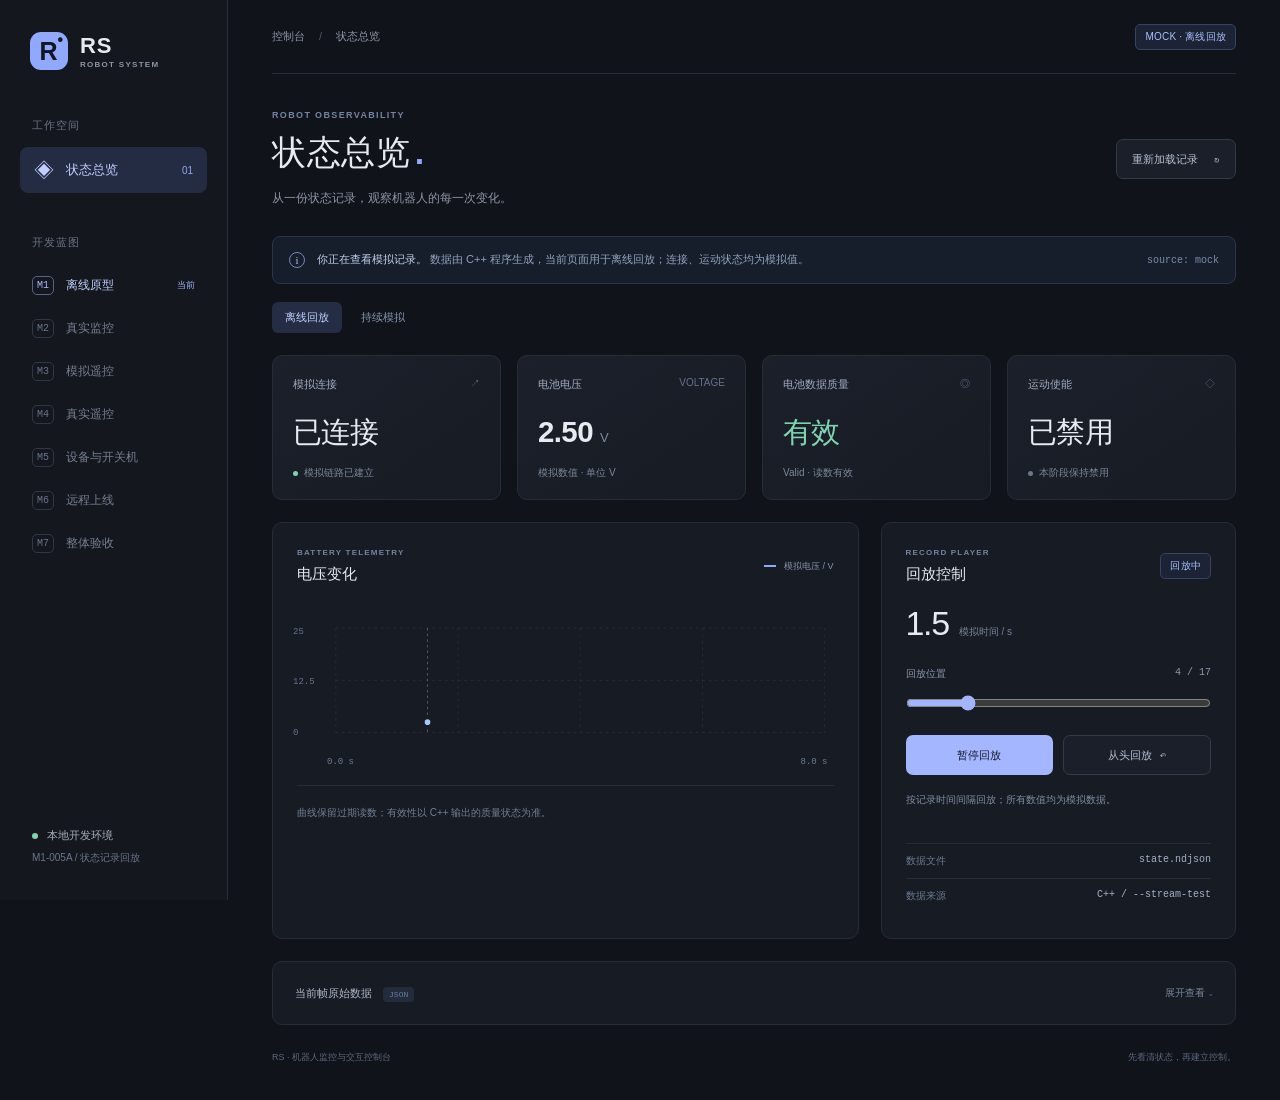
==== web/index.html @ 1ba367de "feat(web): add mock dashboard and state bridge" ====
<!doctype html>
<html lang="zh-CN">
<head>
    <meta charset="UTF-8">
    <meta name="viewport" content="width=device-width, initial-scale=1">
    <meta name="theme-color" content="#101319">
    <title>RS · 机器人状态总览</title>
    <link rel="icon" href="data:,">
    <link rel="stylesheet" href="./styles.css">
    <script src="./app.js" defer></script>
    <script src="./live.js" defer></script>
</head>
<body>
    <aside class="sidebar" aria-label="项目导航">
        <a class="brand" href="#dashboard" aria-label="RS 状态总览">
            <span class="brand-mark" aria-hidden="true">R<span>•</span></span>
            <span>RS<span class="brand-caption">ROBOT SYSTEM</span></span>
        </a>
        <p class="nav-caption">工作空间</p>
        <a class="nav-item" href="#dashboard" aria-current="page"><span aria-hidden="true">◈</span> 状态总览 <span class="nav-count">01</span></a>
        <div class="milestones">
            <p class="nav-caption">开发蓝图</p>
            <ol>
                <li class="current"><span>M1</span> 离线原型 <small>当前</small></li>
                <li><span>M2</span> 真实监控</li>
                <li><span>M3</span> 模拟遥控</li>
                <li><span>M4</span> 真实遥控</li>
                <li><span>M5</span> 设备与开关机</li>
                <li><span>M6</span> 远程上线</li>
                <li><span>M7</span> 整体验收</li>
            </ol>
        </div>
        <div class="sidebar-footer"><span class="small-dot"></span> 本地开发环境<br><small>M1-005A / 状态记录回放</small></div>
    </aside>

    <main id="dashboard">
        <div class="topbar"><span>控制台 <span class="slash">/</span> 状态总览</span><span id="mode-badge" class="badge badge-blue">MOCK · 离线回放</span></div>
        <header class="page-heading">
            <div><p class="eyebrow">ROBOT OBSERVABILITY</p><h1>状态总览<span class="heading-dot">.</span></h1><p class="subtitle">从一份状态记录，观察机器人的每一次变化。</p></div>
            <button id="reload" class="button button-secondary" type="button">重新加载记录 <span aria-hidden="true">↻</span></button>
        </header>

        <div class="notice"><span class="notice-icon" aria-hidden="true">i</span><p id="notice-copy"><strong>你正在查看模拟记录。</strong> 数据由 C++ 程序生成，当前页面用于离线回放；连接、运动状态均为模拟值。</p><span class="notice-source">source: mock</span></div>

        <nav class="mode-switch" aria-label="数据模式"><a href="./" id="replay-link">离线回放</a><a href="./?mode=live" id="live-link">持续模拟</a></nav>

        <section class="metric-grid" aria-label="机器人状态">
            <article class="metric-card"><div class="metric-label">模拟连接 <span aria-hidden="true">↗</span></div><div class="metric-value" id="connected">—</div><div class="metric-foot"><span class="indicator" id="connection-dot"></span><span id="connection-detail">等待记录</span></div></article>
            <article class="metric-card"><div class="metric-label">电池电压 <span>VOLTAGE</span></div><div class="metric-value"><span id="voltage">—</span><span class="unit">V</span></div><div class="metric-foot" id="voltage-detail">没有读数时保持未知</div></article>
            <article class="metric-card"><div class="metric-label">电池数据质量 <span aria-hidden="true">◎</span></div><div class="metric-value quality-value" id="quality" data-quality="Unknown">未知</div><div class="metric-foot" id="quality-detail">Unknown · 尚无数据</div></article>
            <article class="metric-card"><div class="metric-label">运动使能 <span aria-hidden="true">◇</span></div><div class="metric-value" id="motion">—</div><div class="metric-foot"><span class="indicator"></span><span>本阶段保持禁用</span></div></article>
        </section>

        <div class="detail-grid">
            <section class="panel chart-panel" aria-labelledby="chart-title">
                <div class="panel-heading"><div><p class="eyebrow">BATTERY TELEMETRY</p><h2 id="chart-title">电压变化</h2></div><span class="chart-legend"><span></span> 模拟电压 / V</span></div>
                <div class="chart-wrap">
                    <div class="chart-axis" aria-hidden="true"><span id="axis-max">25</span><span id="axis-mid">12.5</span><span>0</span></div>
                    <svg id="voltage-chart" viewBox="0 0 640 180" role="img" aria-labelledby="chart-title chart-description">
                        <desc id="chart-description">仅展示已经回放的电压读数。过期时保留旧数值。</desc>
                        <defs><linearGradient id="line-gradient" x1="0" y1="0" x2="1" y2="0"><stop offset="0%" stop-color="#7598ff"/><stop offset="100%" stop-color="#83d7d0"/></linearGradient></defs>
                        <g class="chart-grid"><path d="M 16 20 H 624 M 16 85 H 624 M 16 150 H 624"/><path d="M 16 20 V 150 M 168 20 V 150 M 320 20 V 150 M 472 20 V 150 M 624 20 V 150"/></g>
                        <path id="chart-line" class="chart-line" d=""/>
                        <line id="chart-cursor" x1="16" x2="16" y1="20" y2="150" class="chart-cursor"/>
                        <circle id="chart-dot" r="4.5" cx="16" cy="150" visibility="hidden"/>
                    </svg>
                    <span id="chart-empty" class="chart-empty">尚无电压读数</span>
                </div>
                <div class="chart-times"><span id="time-start">0.0 s</span><span id="time-end">—</span></div>
                <p class="panel-note">曲线保留过期读数；有效性以 C++ 输出的质量状态为准。</p>
            </section>

            <section class="panel playback-panel" aria-labelledby="playback-title">
                <div class="panel-heading"><div><p class="eyebrow">RECORD PLAYER</p><h2 id="playback-title">回放控制</h2></div><span id="playback-badge" class="badge">加载中</span></div>
                <div class="playback-time"><span id="sim-time">—</span><span>模拟时间 / s</span></div>
                <label class="timeline-label" for="timeline">回放位置 <span id="frame-count">— / —</span></label>
                <input id="timeline" type="range" min="0" max="0" value="0" step="1" disabled>
                <div class="playback-buttons"><button class="button button-primary" id="toggle" type="button" disabled>暂停回放</button><button class="button button-secondary" id="restart" type="button" disabled>从头回放 <span aria-hidden="true">↶</span></button></div>
                <p class="playback-status" id="status" role="status" aria-live="polite">正在读取模拟记录……</p>
                <div class="record-meta"><span>数据文件</span><code>state.ndjson</code></div><div class="record-meta"><span>数据来源</span><code>C++ / --stream-test</code></div>
            </section>
        </div>

        <details class="panel raw-panel">
            <summary><span>当前帧原始数据 <span class="raw-label">JSON</span></span><span class="summary-hint">展开查看 <span aria-hidden="true">⌄</span></span></summary>
            <pre id="raw-state">尚未读取记录。</pre>
        </details>
        <footer class="page-footer"><span>RS · 机器人监控与交互控制台</span><span>先看清状态，再建立控制。</span></footer>
        <noscript><p class="notice">请启用 JavaScript 以加载和回放状态记录。</p></noscript>
    </main>
</body>
</html>
---- web/styles.css ----
:root {
    color-scheme: dark;
    font-family: "Segoe UI", "Microsoft YaHei", sans-serif;
    color: #e7eaf1;
    background: #101319;
    font-synthesis: none;
    --muted: #8c95a7;
    --border: #272c37;
    --blue: #8ea8ff;
    --green: #7fd4b0;
    --amber: #e5bc76;
}
* { box-sizing: border-box; }
body { margin: 0; min-width: 320px; }
a { color: inherit; text-decoration: none; }
button, input { font: inherit; }
button, a, input, summary { -webkit-tap-highlight-color: transparent; }
button:focus-visible, a:focus-visible, input:focus-visible, summary:focus-visible { outline: 2px solid var(--blue); outline-offset: 4px; }
.sidebar { position: fixed; inset: 0 auto 0 0; width: 228px; background: #14171e; border-right: 1px solid var(--border); padding: 32px 20px; display: flex; flex-direction: column; }
.brand { display: flex; align-items: center; gap: 12px; font-size: 22px; font-weight: 650; letter-spacing: .04em; margin: 0 10px 48px; }
.brand-mark { width: 38px; height: 38px; border-radius: 11px; background: #91a8ff; color: #121723; font-size: 25px; display: grid; place-content: center; position: relative; }
.brand-mark > span { position: absolute; font-size: 16px; right: 4px; top: -1px; }
.brand-caption { display: block; font-size: 8px; letter-spacing: .16em; color: var(--muted); margin-top: 1px; }
.nav-caption { font-size: 11px; color: #697487; letter-spacing: .08em; margin: 0 12px 14px; }
.nav-item { display: flex; align-items: center; gap: 12px; color: #c1ceff; background: #242c44; padding: 13px 14px; border-radius: 8px; font-size: 13px; }
.nav-item > span:first-child { font-size: 20px; line-height: 1; }
.nav-count { font-size: 10px; margin-left: auto; color: #91a6ec; }
.milestones { margin-top: 42px; }
.milestones ol { list-style: none; padding: 0; margin: 0; }
.milestones li { display: flex; align-items: center; gap: 12px; padding: 12px; color: #747e90; font-size: 12px; }
.milestones li > span { font: 10px ui-monospace, Consolas, monospace; color: #68758e; border: 1px solid #303747; border-radius: 5px; padding: 3px 4px; }
.milestones li.current { color: #c1ceff; }
.milestones li.current > span { color: #a9baff; border-color: #54648c; }
.milestones small { font-size: 9px; margin-left: auto; color: #a4b8ff; }
.sidebar-footer { margin: auto 12px 0; padding-top: 28px; font-size: 11px; color: #a8b0bf; line-height: 2; }
.sidebar-footer small { font-size: 10px; color: #68758a; }
.small-dot { display: inline-block; width: 6px; height: 6px; background: var(--green); border-radius: 50%; margin-right: 6px; }
main { margin-left: 228px; padding: 0 44px; max-width: 1680px; }
.topbar { min-height: 74px; display: flex; justify-content: space-between; align-items: center; border-bottom: 1px solid var(--border); font-size: 11px; color: var(--muted); gap: 16px; }
.slash { color: #515b6d; padding: 0 11px; }
.badge { display: inline-flex; align-items: center; white-space: nowrap; border: 1px solid #343d50; border-radius: 5px; color: #a6b2c6; padding: 5px 9px; font-size: 10px; font-weight: 500; letter-spacing: .02em; }
.badge-blue { background: #1b2335; border-color: #354465; color: #aac0ff; }
.page-heading { display: flex; justify-content: space-between; align-items: center; gap: 20px; margin: 36px 0 28px; }
.eyebrow { font-size: 9px; color: #7384a1; letter-spacing: .15em; font-weight: 600; margin: 0 0 10px; }
h1 { font-size: clamp(26px, 3vw, 34px); font-weight: 600; letter-spacing: .02em; margin: 0; }
.heading-dot { color: var(--blue); margin-left: 4px; }
.subtitle { font-size: 12px; color: var(--muted); margin: 12px 0 0; line-height: 1.7; }
.button { display: inline-flex; align-items: center; justify-content: center; gap: 16px; border: 1px solid transparent; padding: 11px 15px; font-size: 11px; font-weight: 500; border-radius: 7px; cursor: pointer; white-space: nowrap; min-height: 40px; transition: background .15s, border-color .15s; }
.button-primary { background: #a4b6ff; color: #161c2b; }
.button-primary:hover:not(:disabled) { background: #bcc9ff; }
.button-secondary { background: #1a1f29; color: #b7c0d0; border-color: #333a49; }
.button-secondary:hover:not(:disabled) { background: #252d3d; border-color: #536080; }
button:disabled { opacity: .4; cursor: default; }
.notice { display: flex; align-items: center; gap: 12px; background: #171e2b; border: 1px solid #2a354c; padding: 13px 16px; border-radius: 8px; margin-bottom: 24px; }
.notice-icon { width: 16px; height: 16px; display: grid; place-items: center; border: 1px solid #7189ba; border-radius: 50%; font: 11px Georgia, serif; flex-shrink: 0; color: #a9c1ef; }
.notice p { font-size: 11px; color: #91a1bc; line-height: 1.8; margin: 0; }
.notice strong { font-weight: 500; color: #c0cee9; }
.notice-source { margin-left: auto; font: 10px ui-monospace, Consolas, monospace; color: #7b8caa; white-space: nowrap; }
.metric-grid { display: grid; grid-template-columns: repeat(4, minmax(0, 1fr)); gap: 16px; margin-bottom: 22px; }
.metric-card { min-width: 0; background: linear-gradient(145deg, #1b202a, #171b24); border: 1px solid var(--border); border-radius: 10px; padding: 21px 20px 18px; }
.metric-label { display: flex; justify-content: space-between; gap: 8px; font-size: 11px; color: #a1abbd; }
.metric-label > span { font-size: 10px; color: #657189; }
.metric-value { font-size: clamp(23px, 2.3vw, 31px); font-weight: 550; margin: 23px 0 16px; line-height: 1.15; letter-spacing: -.02em; font-variant-numeric: tabular-nums; }
.unit { font-size: 13px; color: #7c899f; padding-left: 7px; font-weight: 400; }
.metric-foot { display: flex; align-items: center; gap: 6px; font-size: 10px; color: #7a879c; min-height: 16px; line-height: 1.6; }
.indicator { display: inline-block; width: 5px; height: 5px; border-radius: 50%; background: #69768b; flex-shrink: 0; }
.indicator[data-connected="true"] { background: var(--green); }
[data-quality="Valid"] { color: var(--green); }
[data-quality="Stale"] { color: var(--amber); }
[data-quality="Fault"] { color: #ee9c9c; }
[data-quality="Unknown"], [data-quality="Unsupported"] { color: #a2acbd; }
.detail-grid { display: grid; grid-template-columns: minmax(0, 1.65fr) minmax(280px, 1fr); gap: 22px; }
.panel { border: 1px solid var(--border); border-radius: 10px; background: #171b23; min-width: 0; }
.chart-panel, .playback-panel { padding: 25px 24px; }
.panel-heading { display: flex; align-items: center; justify-content: space-between; gap: 14px; margin-bottom: 28px; }
h2 { font-size: 15px; font-weight: 550; margin: 0; }
.panel-heading .eyebrow { font-size: 8px; margin-bottom: 8px; }
.chart-legend { font-size: 9px; color: #8795ad; white-space: nowrap; }
.chart-legend > span { display: inline-block; height: 2px; width: 12px; background: var(--blue); vertical-align: middle; margin-right: 6px; }
.chart-wrap { position: relative; padding-left: 30px; margin: 16px -4px 0; }
#voltage-chart { width: 100%; height: auto; display: block; overflow: visible; }
.chart-axis { position: absolute; left: 0; top: 10%; bottom: 13%; display: flex; flex-direction: column; justify-content: space-between; font: 9px ui-monospace, Consolas, monospace; color: #65728b; }
.chart-grid { stroke: #2a313e; stroke-width: 1; fill: none; stroke-dasharray: 3 5; }
.chart-line { stroke: url(#line-gradient); stroke-width: 2.5; fill: none; stroke-linejoin: round; stroke-linecap: round; }
.chart-cursor { stroke: #8094bd; stroke-width: 1; stroke-dasharray: 3 4; opacity: .65; }
#chart-dot { fill: #a6c8ff; stroke: #171b23; stroke-width: 2; }
.chart-empty { position: absolute; inset: 0 0 0 30px; display: grid; place-items: center; font-size: 11px; color: #70809a; pointer-events: none; }
[hidden] { display: none !important; }
.chart-times { display: flex; justify-content: space-between; margin: 0 6px 0 30px; color: #6c7b95; font: 9px ui-monospace, Consolas, monospace; }
.panel-note { font-size: 10px; line-height: 1.8; color: #727f94; padding-top: 18px; margin: 18px 0 0; border-top: 1px solid #252d39; }
.playback-panel .panel-heading { margin-bottom: 20px; }
.playback-time { display: flex; align-items: baseline; gap: 10px; margin-bottom: 24px; }
.playback-time > span:first-child { font-size: 34px; letter-spacing: -.04em; font-variant-numeric: tabular-nums; }
.playback-time > span:last-child { font-size: 10px; color: #77859d; }
.timeline-label { display: flex; justify-content: space-between; color: #8b99b0; font-size: 10px; margin-bottom: 12px; }
.timeline-label > span { font-family: ui-monospace, Consolas, monospace; }
#timeline { width: 100%; margin: 0; accent-color: #a2b5ff; cursor: pointer; min-height: 20px; }
#timeline:disabled { cursor: default; }
.playback-buttons { display: flex; gap: 10px; margin-top: 18px; }
.playback-buttons > button { flex: 1; padding: 10px 8px; gap: 8px; }
.playback-status { color: #7e8da4; font-size: 10px; line-height: 1.8; min-height: 36px; margin: 16px 0; overflow-wrap: anywhere; }
.playback-status[data-error="true"] { color: #e9aaa2; }
.record-meta { display: flex; justify-content: space-between; gap: 10px; padding: 10px 0; border-top: 1px solid #262d39; font-size: 10px; color: #697991; }
.record-meta code { color: #a2b1c9; font-size: 10px; }
.raw-panel { margin-top: 22px; padding: 0 22px; }
.raw-panel summary { cursor: pointer; list-style: none; display: flex; justify-content: space-between; align-items: center; gap: 16px; min-height: 62px; font-size: 11px; color: #aeb8c9; }
.raw-panel summary::-webkit-details-marker { display: none; }
.raw-label { color: #687b9b; background: #222c3c; border-radius: 4px; padding: 3px 6px; font: 8px ui-monospace, Consolas, monospace; margin-left: 8px; }
.summary-hint { color: #76859e; font-size: 10px; white-space: nowrap; }
.raw-panel pre { font: 11px/1.8 ui-monospace, Consolas, monospace; color: #9bb8df; padding: 18px; background: #12161e; border: 1px solid #252e3d; border-radius: 6px; margin: 0 0 22px; overflow: auto; max-height: 360px; }
.page-footer { display: flex; justify-content: space-between; flex-wrap: wrap; gap: 12px; color: #59687f; font-size: 9px; padding: 26px 0; margin-bottom: 10px; }
@media (min-width: 1600px) { main { padding: 0 60px; } }
@media (max-width: 1200px) {
    .sidebar { width: 200px; padding: 28px 16px; }
    main { margin-left: 200px; padding: 0 28px; }
    .metric-grid { gap: 12px; }
    .metric-card { padding: 19px 15px; }
    .notice-source { display: none; }
    .detail-grid { grid-template-columns: minmax(0, 1fr) minmax(270px, .8fr); gap: 16px; }
    .chart-panel, .playback-panel { padding: 22px 18px; }
}
@media (max-width: 960px) {
    .sidebar { width: 176px; padding: 26px 12px; }
    .brand { margin-left: 6px; }
    main { margin-left: 176px; padding: 0 24px; }
    .metric-grid { grid-template-columns: repeat(2, minmax(0, 1fr)); }
    .metric-value { font-size: 29px; }
    .detail-grid { grid-template-columns: minmax(0, 1fr); }
    .chart-wrap { max-height: 230px; overflow: hidden; }
    #voltage-chart { max-height: 220px; }
}
@media (max-width: 640px) {
    .sidebar { position: static; width: 100%; height: 64px; padding: 0 18px; flex-direction: row; align-items: center; justify-content: space-between; border-right: 0; border-bottom: 1px solid var(--border); }
    .brand { margin: 0; font-size: 19px; gap: 9px; }
    .brand-mark { width: 30px; height: 30px; font-size: 20px; border-radius: 9px; }
    .brand-caption { font-size: 6px; }
    .sidebar > .nav-caption, .milestones, .sidebar-footer { display: none; }
    .nav-item { padding: 8px 11px; font-size: 11px; gap: 7px; }
    .nav-count { display: none; }
    main { margin-left: 0; padding: 0 18px; }
    .topbar { min-height: 56px; font-size: 10px; }
    .topbar .badge { font-size: 8px; padding: 5px 7px; }
    .page-heading { margin: 25px 0 22px; align-items: flex-start; }
    .eyebrow { font-size: 8px; }
    h1 { font-size: 28px; }
    .subtitle { font-size: 10px; max-width: 200px; }
    #reload { font-size: 10px; padding: 8px 10px; min-height: 36px; gap: 8px; margin-top: 22px; }
    .notice { gap: 10px; padding: 12px; }
    .notice p { font-size: 10px; }
    .metric-grid { gap: 10px; margin-bottom: 16px; }
    .metric-card { padding: 17px 14px; }
    .metric-label { font-size: 10px; }
    .metric-label > span { font-size: 8px; }
    .metric-value { font-size: 26px; margin: 20px 0 12px; }
    .metric-foot { font-size: 9px; }
    .chart-panel, .playback-panel { padding: 21px 18px; }
    .chart-legend { font-size: 8px; }
    .raw-panel { padding: 0 16px; margin-top: 16px; }
    .summary-hint { font-size: 9px; }
    .page-footer { padding: 22px 0; font-size: 8px; }
}
@media (prefers-reduced-motion: reduce) { .button { transition: none; } }

.mode-switch { display: flex; gap: 6px; margin: -6px 0 22px; }
.mode-switch a { font-size: 11px; padding: 8px 13px; border-radius: 6px; color: #8393ad; }
.mode-switch a[aria-current="page"] { color: #c0ceff; background: #242d43; }
.mode-switch a:hover { background: #222b3d; }
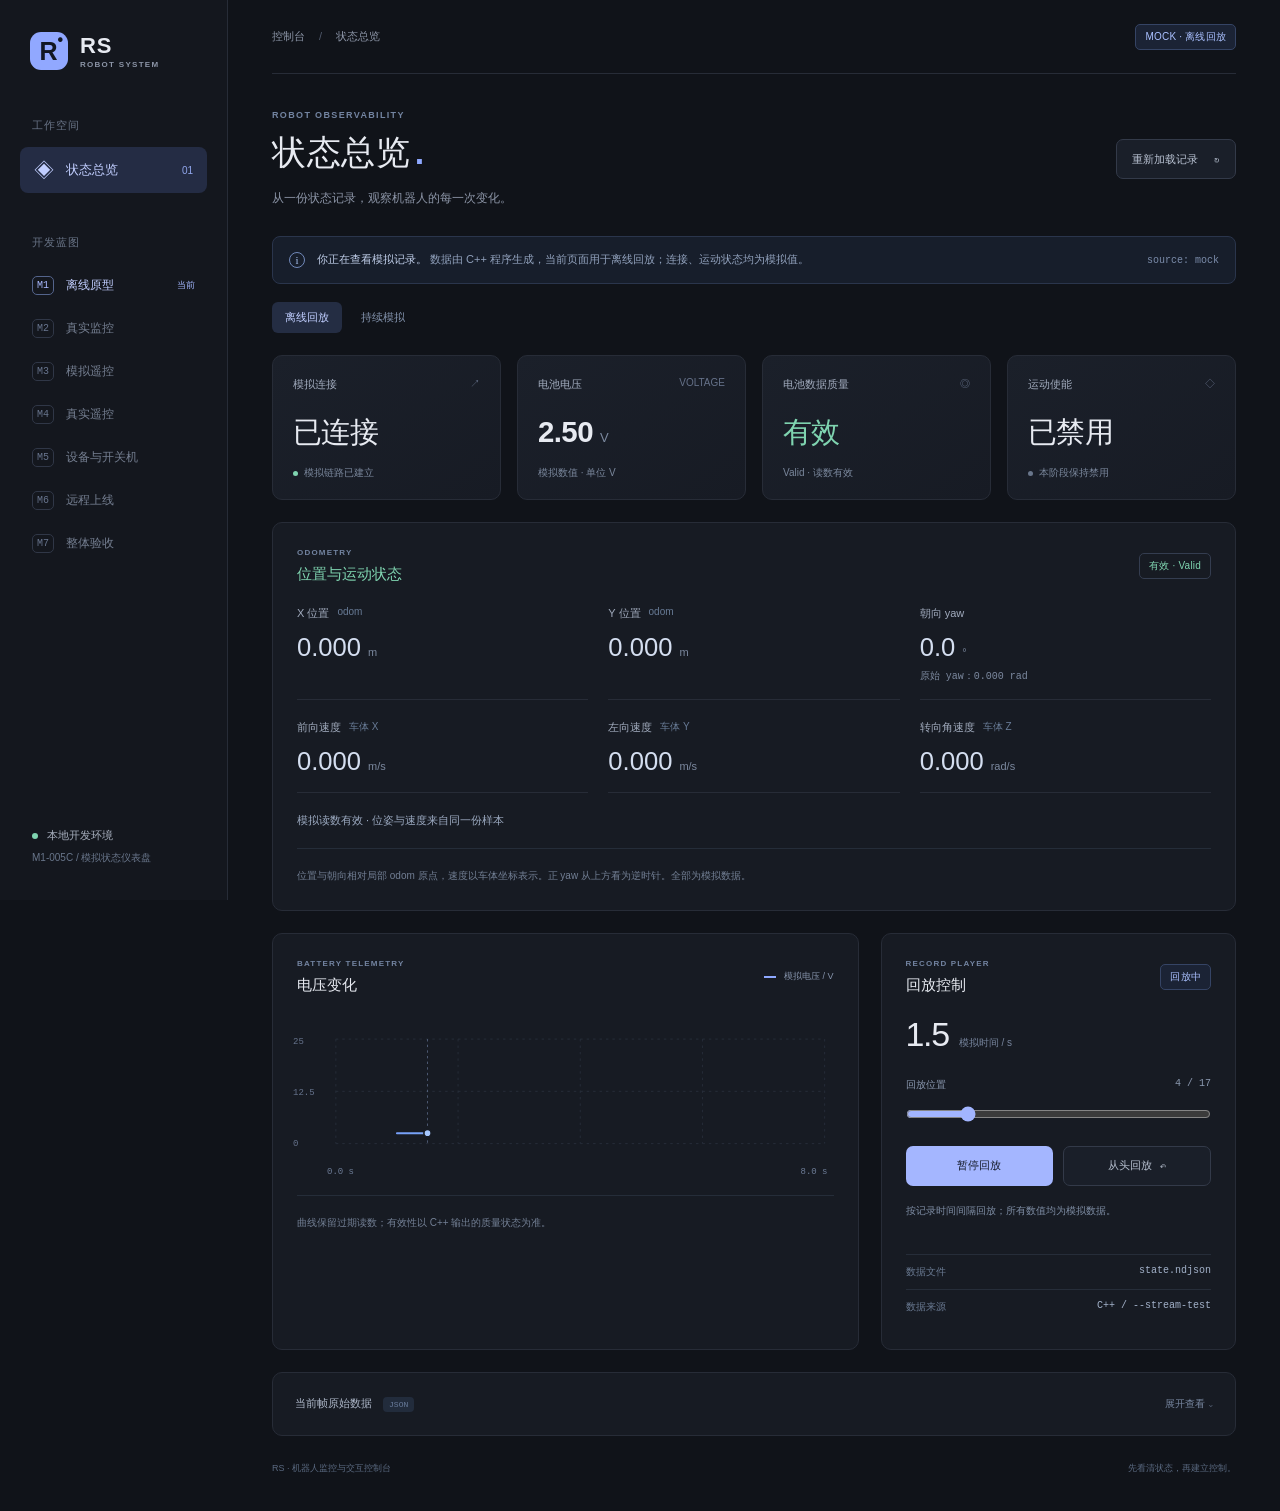
==== commit af360ea5: "feat: add odometry state and dashboard integration" ====
--- a/web/index.html
+++ b/web/index.html
@@ -30,7 +30,7 @@
                 <li><span>M7</span> 整体验收</li>
             </ol>
         </div>
-        <div class="sidebar-footer"><span class="small-dot"></span> 本地开发环境<br><small>M1-005A / 状态记录回放</small></div>
+        <div class="sidebar-footer"><span class="small-dot"></span> 本地开发环境<br><small>M1-005C / 模拟状态仪表盘</small></div>
     </aside>
 
     <main id="dashboard">
@@ -51,6 +51,20 @@
             <article class="metric-card"><div class="metric-label">运动使能 <span aria-hidden="true">◇</span></div><div class="metric-value" id="motion">—</div><div class="metric-foot"><span class="indicator"></span><span>本阶段保持禁用</span></div></article>
         </section>
 
+        <section class="panel odometry-panel" id="odometry-panel" data-quality="Unknown" aria-labelledby="odometry-title">
+            <div class="panel-heading"><div><p class="eyebrow">ODOMETRY</p><h2 id="odometry-title">位置与运动状态</h2></div><span class="badge" id="odom-quality" data-quality="Unknown">未知 · Unknown</span></div>
+            <div class="odometry-grid">
+                <div class="odometry-metric"><h3>X 位置 <span>odom</span></h3><div class="odometry-value"><span id="odom-x">—</span><small>m</small></div></div>
+                <div class="odometry-metric"><h3>Y 位置 <span>odom</span></h3><div class="odometry-value"><span id="odom-y">—</span><small>m</small></div></div>
+                <div class="odometry-metric"><h3>朝向 yaw</h3><div class="odometry-value"><span id="odom-yaw">—</span><small>°</small></div><p id="odom-yaw-raw">原始 yaw：— rad</p></div>
+                <div class="odometry-metric"><h3>前向速度 <span>车体 X</span></h3><div class="odometry-value"><span id="odom-vx">—</span><small>m/s</small></div></div>
+                <div class="odometry-metric"><h3>左向速度 <span>车体 Y</span></h3><div class="odometry-value"><span id="odom-vy">—</span><small>m/s</small></div></div>
+                <div class="odometry-metric"><h3>转向角速度 <span>车体 Z</span></h3><div class="odometry-value"><span id="odom-wz">—</span><small>rad/s</small></div></div>
+            </div>
+            <p class="odometry-status" id="odom-detail" role="status">尚未收到里程计读数</p>
+            <p class="panel-note">位置与朝向相对局部 odom 原点，速度以车体坐标表示。正 yaw 从上方看为逆时针。全部为模拟数据。</p>
+        </section>
+
         <div class="detail-grid">
             <section class="panel chart-panel" aria-labelledby="chart-title">
                 <div class="panel-heading"><div><p class="eyebrow">BATTERY TELEMETRY</p><h2 id="chart-title">电压变化</h2></div><span class="chart-legend"><span></span> 模拟电压 / V</span></div>
@@ -58,7 +72,7 @@
                     <div class="chart-axis" aria-hidden="true"><span id="axis-max">25</span><span id="axis-mid">12.5</span><span>0</span></div>
                     <svg id="voltage-chart" viewBox="0 0 640 180" role="img" aria-labelledby="chart-title chart-description">
                         <desc id="chart-description">仅展示已经回放的电压读数。过期时保留旧数值。</desc>
-                        <defs><linearGradient id="line-gradient" x1="0" y1="0" x2="1" y2="0"><stop offset="0%" stop-color="#7598ff"/><stop offset="100%" stop-color="#83d7d0"/></linearGradient></defs>
+                        <defs><linearGradient id="line-gradient" gradientUnits="userSpaceOnUse" x1="16" y1="0" x2="624" y2="0"><stop offset="0%" stop-color="#7598ff"/><stop offset="100%" stop-color="#83d7d0"/></linearGradient></defs>
                         <g class="chart-grid"><path d="M 16 20 H 624 M 16 85 H 624 M 16 150 H 624"/><path d="M 16 20 V 150 M 168 20 V 150 M 320 20 V 150 M 472 20 V 150 M 624 20 V 150"/></g>
                         <path id="chart-line" class="chart-line" d=""/>
                         <line id="chart-cursor" x1="16" x2="16" y1="20" y2="150" class="chart-cursor"/>
--- a/web/styles.css
+++ b/web/styles.css
@@ -165,3 +165,27 @@
 .mode-switch a { font-size: 11px; padding: 8px 13px; border-radius: 6px; color: #8393ad; }
 .mode-switch a[aria-current="page"] { color: #c0ceff; background: #242d43; }
 .mode-switch a:hover { background: #222b3d; }
+
+/* 里程计卡片与电池独立显示质量。 */
+.odometry-panel { margin-bottom: 22px; padding: 25px 24px; }
+.odometry-panel .panel-heading { margin-bottom: 22px; }
+.odometry-grid { display: grid; grid-template-columns: repeat(3, minmax(0, 1fr)); gap: 20px; }
+.odometry-metric { min-width: 0; padding: 0 0 16px; border-bottom: 1px solid var(--border); }
+.odometry-metric h3 { display: flex; flex-wrap: wrap; gap: 8px; margin: 0; color: #a1abbd; font-size: 11px; font-weight: 400; }
+.odometry-metric h3 span { color: #687b96; font-size: 10px; }
+.odometry-value { display: flex; align-items: baseline; flex-wrap: wrap; gap: 7px; color: #d4def0; font-size: clamp(20px, 2vw, 28px); margin-top: 12px; font-variant-numeric: tabular-nums; }
+.odometry-value > span { min-width: 0; overflow-wrap: anywhere; }
+.odometry-value small { color: #7c899f; font-size: 11px; font-weight: 400; }
+.odometry-metric p { margin: 7px 0 0; color: #7c899f; font: 10px ui-monospace, Consolas, monospace; overflow-wrap: anywhere; }
+.odometry-status { color: #9caac1; font-size: 11px; line-height: 1.7; margin: 18px 0 0; }
+.odometry-panel[data-quality="Stale"] .odometry-value,
+.odometry-panel[data-quality="Stale"] .odometry-status { color: var(--amber); }
+.odometry-panel[data-quality="Fault"] .odometry-value { color: #ee9c9c; }
+@media (max-width: 700px) {
+    .odometry-grid { grid-template-columns: repeat(2, minmax(0, 1fr)); gap: 18px 14px; }
+    .odometry-panel { padding: 22px 18px; }
+}
+@media (max-width: 360px) {
+    .odometry-grid { grid-template-columns: minmax(0, 1fr); }
+    .odometry-panel .panel-heading { align-items: flex-start; flex-wrap: wrap; }
+}
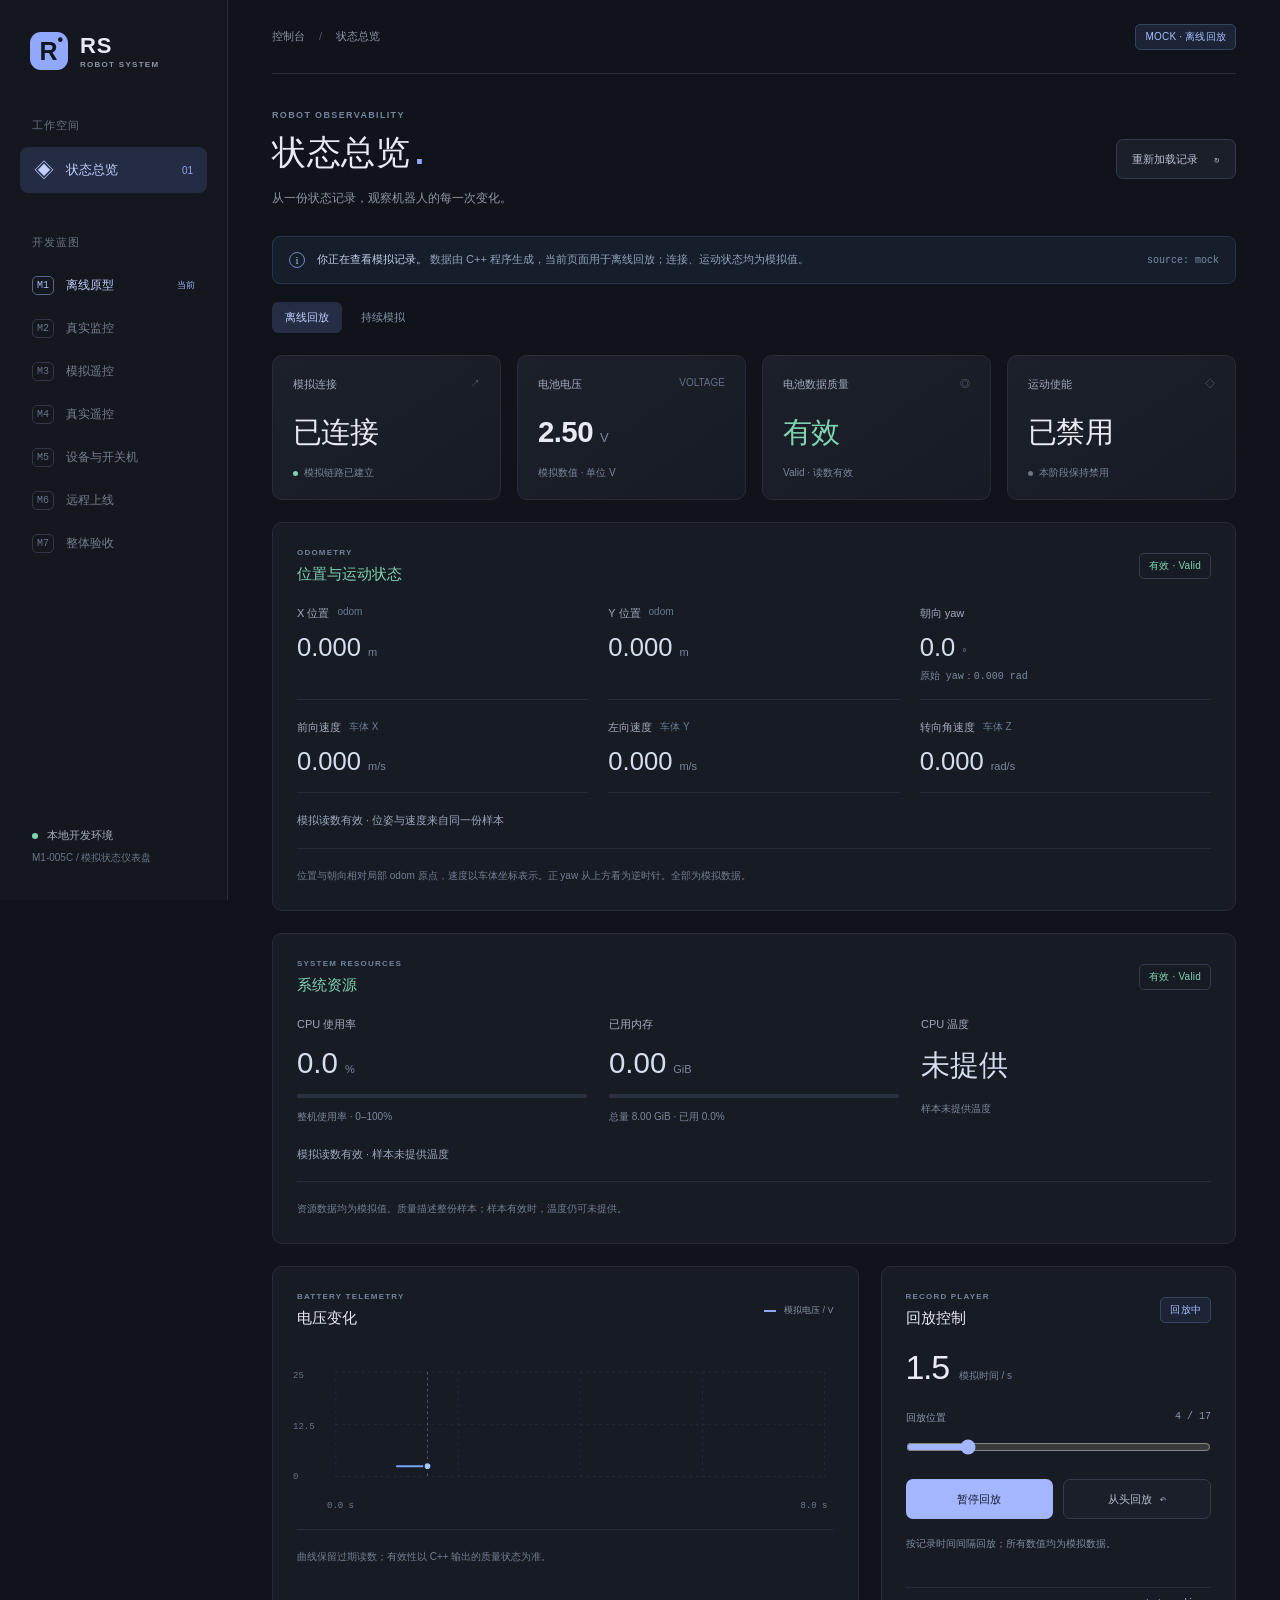
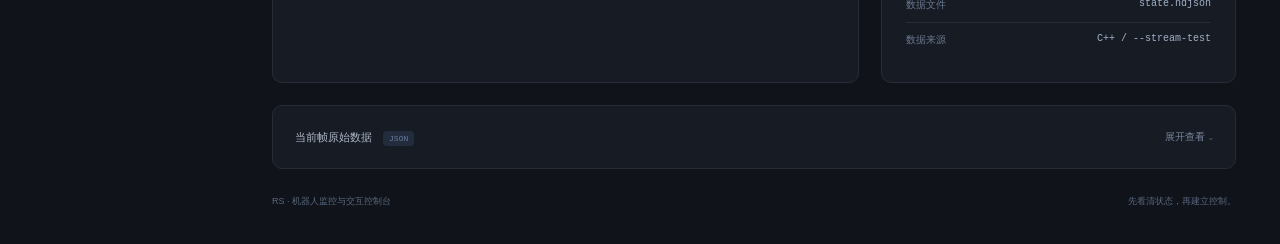
==== commit 224c8bb8: "feat: add system resource state and dashboard" ====
--- a/web/index.html
+++ b/web/index.html
@@ -65,6 +65,32 @@
             <p class="panel-note">位置与朝向相对局部 odom 原点，速度以车体坐标表示。正 yaw 从上方看为逆时针。全部为模拟数据。</p>
         </section>
 
+
+        <section class="panel resources-panel" id="resources-panel" data-quality="Unknown" aria-labelledby="resources-title">
+            <div class="panel-heading"><div><p class="eyebrow">SYSTEM RESOURCES</p><h2 id="resources-title">系统资源</h2></div><span class="badge" id="resources-quality" data-quality="Unknown">未知 · Unknown</span></div>
+            <div class="resources-grid">
+                <div class="resource-metric">
+                    <h3>CPU 使用率</h3>
+                    <div class="resource-value"><span id="cpu-usage">—</span><small>%</small></div>
+                    <div class="resource-meter" aria-hidden="true"><span id="cpu-meter"></span></div>
+                    <p>整机使用率 · 0–100%</p>
+                </div>
+                <div class="resource-metric">
+                    <h3>已用内存</h3>
+                    <div class="resource-value"><span id="memory-used">—</span><small id="memory-unit">GiB</small></div>
+                    <div class="resource-meter" aria-hidden="true"><span id="memory-meter"></span></div>
+                    <p id="memory-detail">总量 — · 已用 —</p>
+                </div>
+                <div class="resource-metric">
+                    <h3>CPU 温度</h3>
+                    <div class="resource-value"><span id="cpu-temperature">—</span><small id="temperature-unit">°C</small></div>
+                    <p id="temperature-detail">尚未收到资源样本</p>
+                </div>
+            </div>
+            <p class="resources-status" id="resources-detail" role="status">尚未收到资源读数</p>
+            <p class="panel-note">资源数据均为模拟值。质量描述整份样本；样本有效时，温度仍可未提供。</p>
+        </section>
+
         <div class="detail-grid">
             <section class="panel chart-panel" aria-labelledby="chart-title">
                 <div class="panel-heading"><div><p class="eyebrow">BATTERY TELEMETRY</p><h2 id="chart-title">电压变化</h2></div><span class="chart-legend"><span></span> 模拟电压 / V</span></div>
--- a/web/styles.css
+++ b/web/styles.css
@@ -189,3 +189,30 @@
     .odometry-grid { grid-template-columns: minmax(0, 1fr); }
     .odometry-panel .panel-heading { align-items: flex-start; flex-wrap: wrap; }
 }
+
+/* 系统资源独立保留质量；内存单位按容量显示。 */
+.resources-panel { margin-bottom: 22px; padding: 25px 24px; }
+.resources-panel .panel-heading { margin-bottom: 22px; }
+.resources-grid { display: grid; grid-template-columns: repeat(3, minmax(0, 1fr)); gap: 22px; }
+.resource-metric { min-width: 0; }
+.resource-metric h3 { margin: 0; font-size: 11px; font-weight: 400; color: #a1abbd; }
+.resource-value { display: flex; align-items: baseline; flex-wrap: wrap; gap: 7px; margin: 14px 0; color: #d4def0; font-size: clamp(23px, 2.3vw, 31px); font-variant-numeric: tabular-nums; }
+.resource-value > span { min-width: 0; overflow-wrap: anywhere; }
+.resource-value small { font-size: 11px; color: #7c899f; font-weight: 400; }
+.resource-metric p { margin: 10px 0 0; font-size: 10px; line-height: 1.7; color: #7c899f; overflow-wrap: anywhere; }
+.resource-meter { height: 4px; border-radius: 3px; background: #293141; overflow: hidden; }
+.resource-meter > span { display: block; width: 0; height: 100%; background: linear-gradient(90deg, #91a8ff, #7fd4b0); border-radius: inherit; }
+.resources-status { margin: 20px 0 0; color: #9caac1; font-size: 11px; line-height: 1.7; }
+.resources-panel[data-quality="Stale"] .resource-value,
+.resources-panel[data-quality="Stale"] .resources-status { color: var(--amber); }
+.resources-panel[data-quality="Stale"] .resource-meter > span { background: var(--amber); }
+.resources-panel[data-quality="Fault"] .resource-value { color: #ee9c9c; }
+.resources-panel[data-quality="Fault"] .resource-meter > span { background: #ee9c9c; }
+@media (max-width: 700px) {
+    .resources-panel { padding: 22px 18px; }
+    .resources-grid { grid-template-columns: repeat(2, minmax(0, 1fr)); gap: 22px 16px; }
+    .resource-metric:last-child { grid-column: 1 / -1; padding-top: 18px; border-top: 1px solid var(--border); }
+}
+@media (max-width: 360px) {
+    .resources-panel .panel-heading { align-items: flex-start; flex-wrap: wrap; }
+}
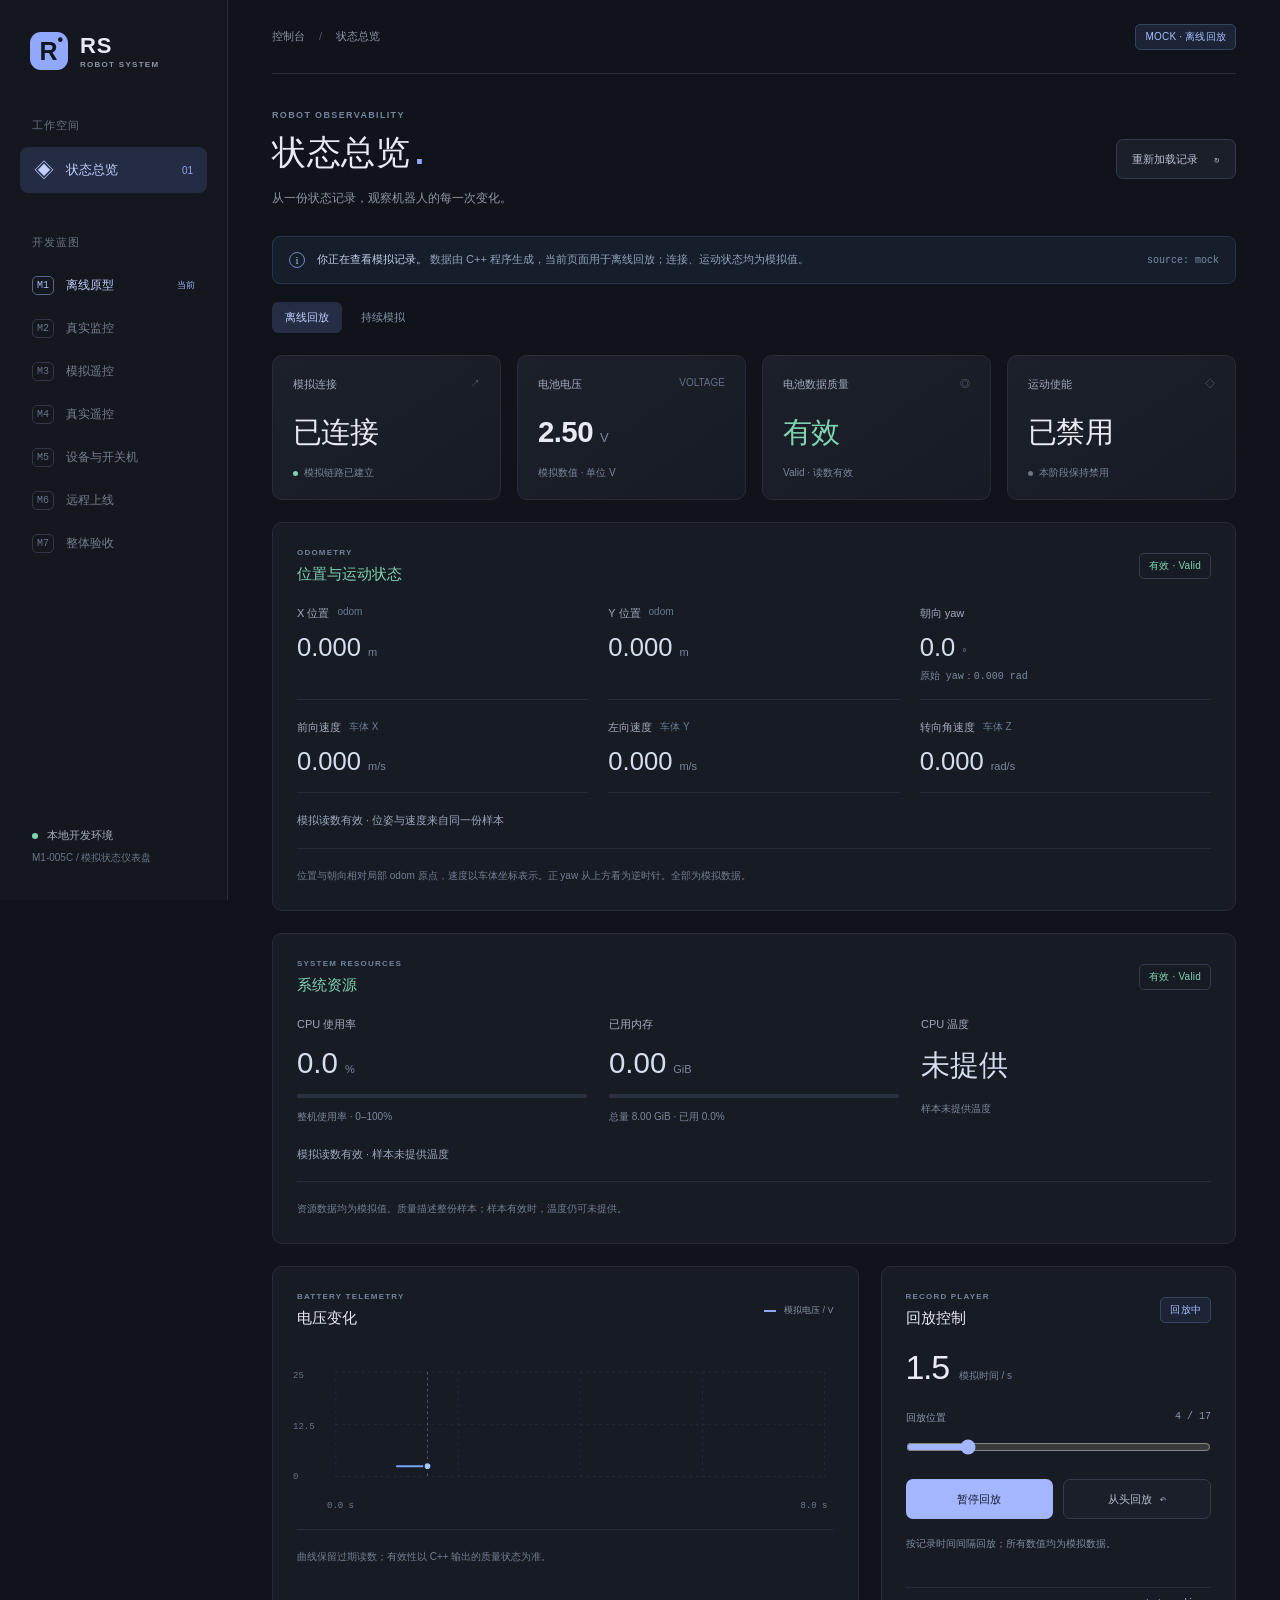
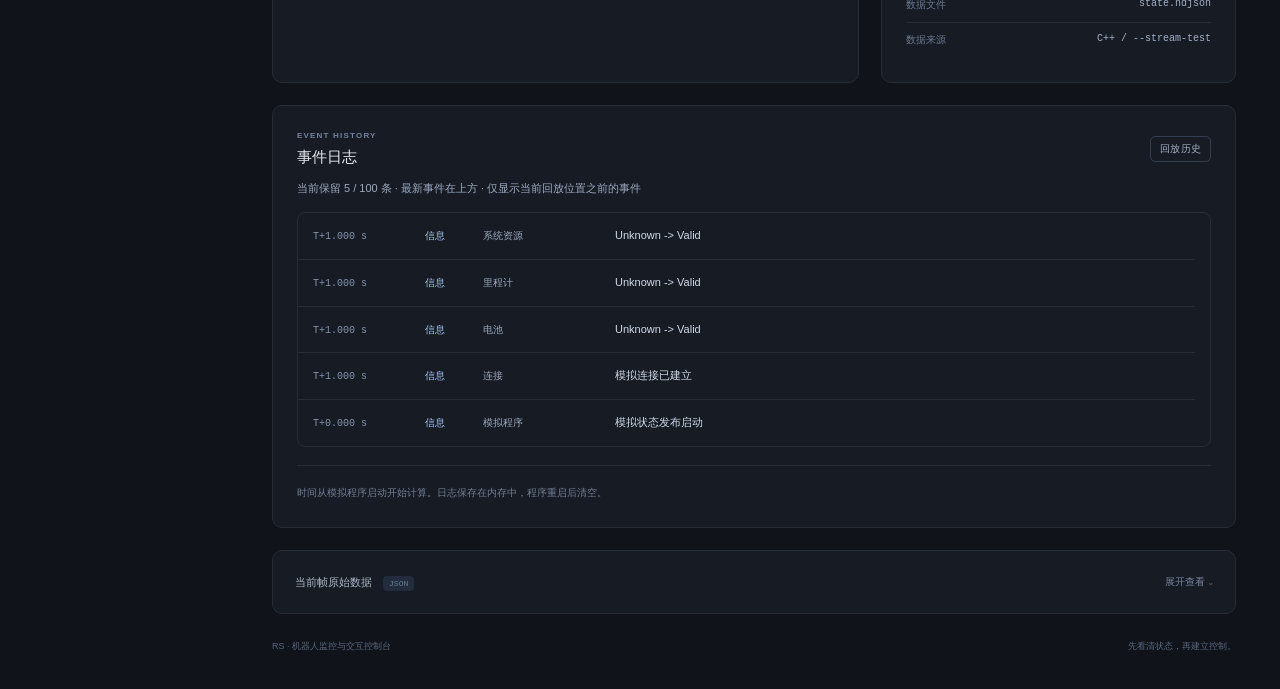
==== commit f05ab56c: "feat: add read-only robot telemetry and offline teleoperation" ====
--- a/web/index.html
+++ b/web/index.html
@@ -30,7 +30,7 @@
                 <li><span>M7</span> 整体验收</li>
             </ol>
         </div>
-        <div class="sidebar-footer"><span class="small-dot"></span> 本地开发环境<br><small>M1-005C / 模拟状态仪表盘</small></div>
+        <div class="sidebar-footer"><span class="small-dot"></span> 本地开发环境<br><small id="stage-label">M1-005C / 模拟状态仪表盘</small></div>
     </aside>
 
     <main id="dashboard">
@@ -40,15 +40,15 @@
             <button id="reload" class="button button-secondary" type="button">重新加载记录 <span aria-hidden="true">↻</span></button>
         </header>
 
-        <div class="notice"><span class="notice-icon" aria-hidden="true">i</span><p id="notice-copy"><strong>你正在查看模拟记录。</strong> 数据由 C++ 程序生成，当前页面用于离线回放；连接、运动状态均为模拟值。</p><span class="notice-source">source: mock</span></div>
+        <div class="notice"><span class="notice-icon" aria-hidden="true">i</span><p id="notice-copy"><strong>你正在查看模拟记录。</strong> 数据由 C++ 程序生成，当前页面用于离线回放；连接、运动状态均为模拟值。</p><span id="source-label" class="notice-source">source: mock</span></div>
 
         <nav class="mode-switch" aria-label="数据模式"><a href="./" id="replay-link">离线回放</a><a href="./?mode=live" id="live-link">持续模拟</a></nav>
 
         <section class="metric-grid" aria-label="机器人状态">
-            <article class="metric-card"><div class="metric-label">模拟连接 <span aria-hidden="true">↗</span></div><div class="metric-value" id="connected">—</div><div class="metric-foot"><span class="indicator" id="connection-dot"></span><span id="connection-detail">等待记录</span></div></article>
-            <article class="metric-card"><div class="metric-label">电池电压 <span>VOLTAGE</span></div><div class="metric-value"><span id="voltage">—</span><span class="unit">V</span></div><div class="metric-foot" id="voltage-detail">没有读数时保持未知</div></article>
+            <article class="metric-card"><div class="metric-label" id="connection-label">模拟连接 <span aria-hidden="true">↗</span></div><div class="metric-value" id="connected">—</div><div class="metric-foot"><span class="indicator" id="connection-dot"></span><span id="connection-detail">等待记录</span></div></article>
+            <article class="metric-card"><div class="metric-label">电池电压 <span>VOLTAGE</span></div><div class="metric-value"><span id="voltage">—</span><span class="unit">V</span></div><div class="metric-foot" id="voltage-detail">没有读数时保持未知</div><p id="battery-sample-detail" hidden></p></article>
             <article class="metric-card"><div class="metric-label">电池数据质量 <span aria-hidden="true">◎</span></div><div class="metric-value quality-value" id="quality" data-quality="Unknown">未知</div><div class="metric-foot" id="quality-detail">Unknown · 尚无数据</div></article>
-            <article class="metric-card"><div class="metric-label">运动使能 <span aria-hidden="true">◇</span></div><div class="metric-value" id="motion">—</div><div class="metric-foot"><span class="indicator"></span><span>本阶段保持禁用</span></div></article>
+            <article class="metric-card"><div class="metric-label" id="motion-label">运动使能 <span aria-hidden="true">◇</span></div><div class="metric-value" id="motion">—</div><div class="metric-foot"><span class="indicator"></span><span id="motion-detail">本阶段保持禁用</span></div></article>
         </section>
 
         <section class="panel odometry-panel" id="odometry-panel" data-quality="Unknown" aria-labelledby="odometry-title">
@@ -62,7 +62,7 @@
                 <div class="odometry-metric"><h3>转向角速度 <span>车体 Z</span></h3><div class="odometry-value"><span id="odom-wz">—</span><small>rad/s</small></div></div>
             </div>
             <p class="odometry-status" id="odom-detail" role="status">尚未收到里程计读数</p>
-            <p class="panel-note">位置与朝向相对局部 odom 原点，速度以车体坐标表示。正 yaw 从上方看为逆时针。全部为模拟数据。</p>
+            <p class="panel-note" id="odometry-note">位置与朝向相对局部 odom 原点，速度以车体坐标表示。正 yaw 从上方看为逆时针。全部为模拟数据。</p>
         </section>
 
 
@@ -88,12 +88,12 @@
                 </div>
             </div>
             <p class="resources-status" id="resources-detail" role="status">尚未收到资源读数</p>
-            <p class="panel-note">资源数据均为模拟值。质量描述整份样本；样本有效时，温度仍可未提供。</p>
+            <p class="panel-note" id="resources-note">资源数据均为模拟值。质量描述整份样本；样本有效时，温度仍可未提供。</p>
         </section>
 
         <div class="detail-grid">
             <section class="panel chart-panel" aria-labelledby="chart-title">
-                <div class="panel-heading"><div><p class="eyebrow">BATTERY TELEMETRY</p><h2 id="chart-title">电压变化</h2></div><span class="chart-legend"><span></span> 模拟电压 / V</span></div>
+                <div class="panel-heading"><div><p class="eyebrow">BATTERY TELEMETRY</p><h2 id="chart-title">电压变化</h2></div><span class="chart-legend" id="chart-legend"><span></span> 模拟电压 / V</span></div>
                 <div class="chart-wrap">
                     <div class="chart-axis" aria-hidden="true"><span id="axis-max">25</span><span id="axis-mid">12.5</span><span>0</span></div>
                     <svg id="voltage-chart" viewBox="0 0 640 180" role="img" aria-labelledby="chart-title chart-description">
@@ -121,6 +121,17 @@
             </section>
         </div>
 
+        <section class="panel events-panel" id="events-panel" data-mode="empty" aria-labelledby="events-title">
+            <div class="panel-heading"><div><p class="eyebrow">EVENT HISTORY</p><h2 id="events-title">事件日志</h2></div><span class="badge" id="events-badge">等待记录</span></div>
+            <p class="events-note" id="events-note" role="status">尚未收到事件历史。</p>
+            <p class="events-truncated" id="events-truncated" hidden>较早事件已移除，当前只保留最近 100 条。</p>
+            <div class="events-scroll" tabindex="0" aria-label="最近事件，可滚动查看">
+                <ol class="events-list" id="events-list"></ol>
+                <p class="events-empty" id="events-empty">当前还没有事件记录。</p>
+            </div>
+            <p class="panel-note" id="events-time-note">时间从模拟程序启动开始计算。日志保存在内存中，程序重启后清空。</p>
+        </section>
+
         <details class="panel raw-panel">
             <summary><span>当前帧原始数据 <span class="raw-label">JSON</span></span><span class="summary-hint">展开查看 <span aria-hidden="true">⌄</span></span></summary>
             <pre id="raw-state">尚未读取记录。</pre>
--- a/web/styles.css
+++ b/web/styles.css
@@ -11,7 +11,7 @@
     --amber: #e5bc76;
 }
 * { box-sizing: border-box; }
-body { margin: 0; min-width: 320px; }
+body { margin: 0; min-width: 0; }
 a { color: inherit; text-decoration: none; }
 button, input { font: inherit; }
 button, a, input, summary { -webkit-tap-highlight-color: transparent; }
@@ -63,6 +63,7 @@
 .metric-value { font-size: clamp(23px, 2.3vw, 31px); font-weight: 550; margin: 23px 0 16px; line-height: 1.15; letter-spacing: -.02em; font-variant-numeric: tabular-nums; }
 .unit { font-size: 13px; color: #7c899f; padding-left: 7px; font-weight: 400; }
 .metric-foot { display: flex; align-items: center; gap: 6px; font-size: 10px; color: #7a879c; min-height: 16px; line-height: 1.6; }
+#battery-sample-detail { margin: 8px 0 0; color: #7a879c; font-size: 10px; line-height: 1.6; overflow-wrap: anywhere; }
 .indicator { display: inline-block; width: 5px; height: 5px; border-radius: 50%; background: #69768b; flex-shrink: 0; }
 .indicator[data-connected="true"] { background: var(--green); }
 [data-quality="Valid"] { color: var(--green); }
@@ -216,3 +217,29 @@
 @media (max-width: 360px) {
     .resources-panel .panel-heading { align-items: flex-start; flex-wrap: wrap; }
 }
+
+
+/* 历史事件独立于当前读数；文本只由脚本写入textContent。 */
+.events-panel { padding: 25px 24px; margin: 22px 0; }
+.events-panel .panel-heading { margin-bottom: 12px; }
+.events-note, .events-truncated { margin: 0 0 14px; font-size: 11px; line-height: 1.7; color: #9caac1; }
+.events-truncated { color: var(--amber); }
+.events-scroll { max-height: 350px; overflow-y: auto; scrollbar-gutter: stable; border: 1px solid var(--border); border-radius: 8px; }
+.events-scroll:focus-visible { outline: 2px solid #91a8ff; outline-offset: 3px; }
+.events-list { list-style: none; padding: 0; margin: 0; }
+.event-row { display: grid; grid-template-columns: 100px 46px minmax(70px, 120px) minmax(0, 1fr); align-items: baseline; gap: 12px; padding: 13px 15px; border-bottom: 1px solid var(--border); }
+.event-row:last-child { border-bottom: 0; }
+.event-time { color: #8393ad; font: 10px ui-monospace, Consolas, monospace; font-variant-numeric: tabular-nums; overflow-wrap: anywhere; }
+.event-level { font-size: 10px; color: #a6c8ff; }
+.event-level[data-level="Warning"] { color: var(--amber); }
+.event-level[data-level="Error"] { color: #ee9c9c; }
+.event-source { color: #9ba9bd; font-size: 10px; white-space: pre-wrap; overflow-wrap: anywhere; }
+.event-message { min-width: 0; margin: 0; color: #d0dbeb; font-size: 11px; line-height: 1.8; white-space: pre-wrap; overflow-wrap: anywhere; }
+.events-empty { padding: 20px 15px; margin: 0; color: #7c899f; font-size: 11px; }
+.events-panel[data-mode="historical"] #events-badge,
+.events-panel[data-mode="historical"] .events-note { color: var(--amber); }
+@media (max-width: 700px) {
+    .events-panel { padding: 22px 18px; }
+    .event-row { grid-template-columns: minmax(0, 1fr) 42px minmax(0, 1fr); gap: 7px 10px; padding: 13px 12px; }
+    .event-message { grid-column: 1 / -1; }
+}
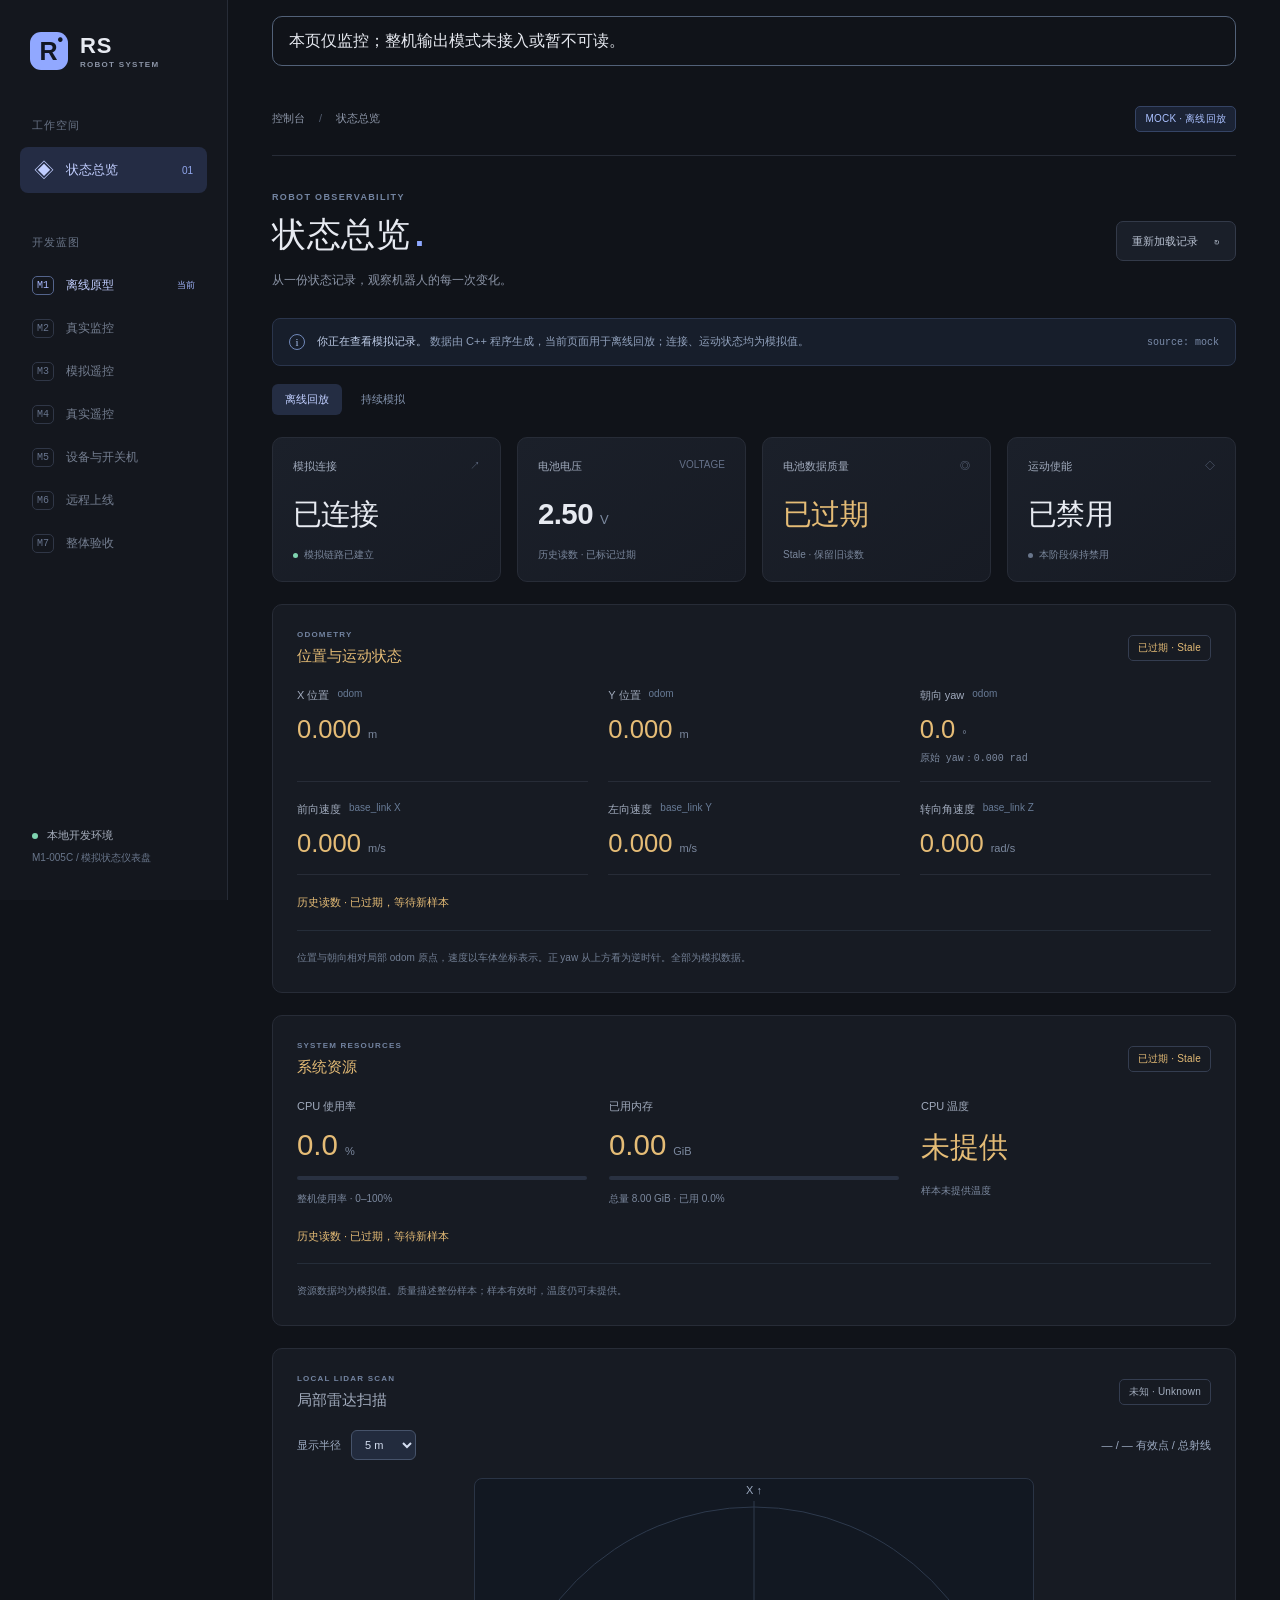
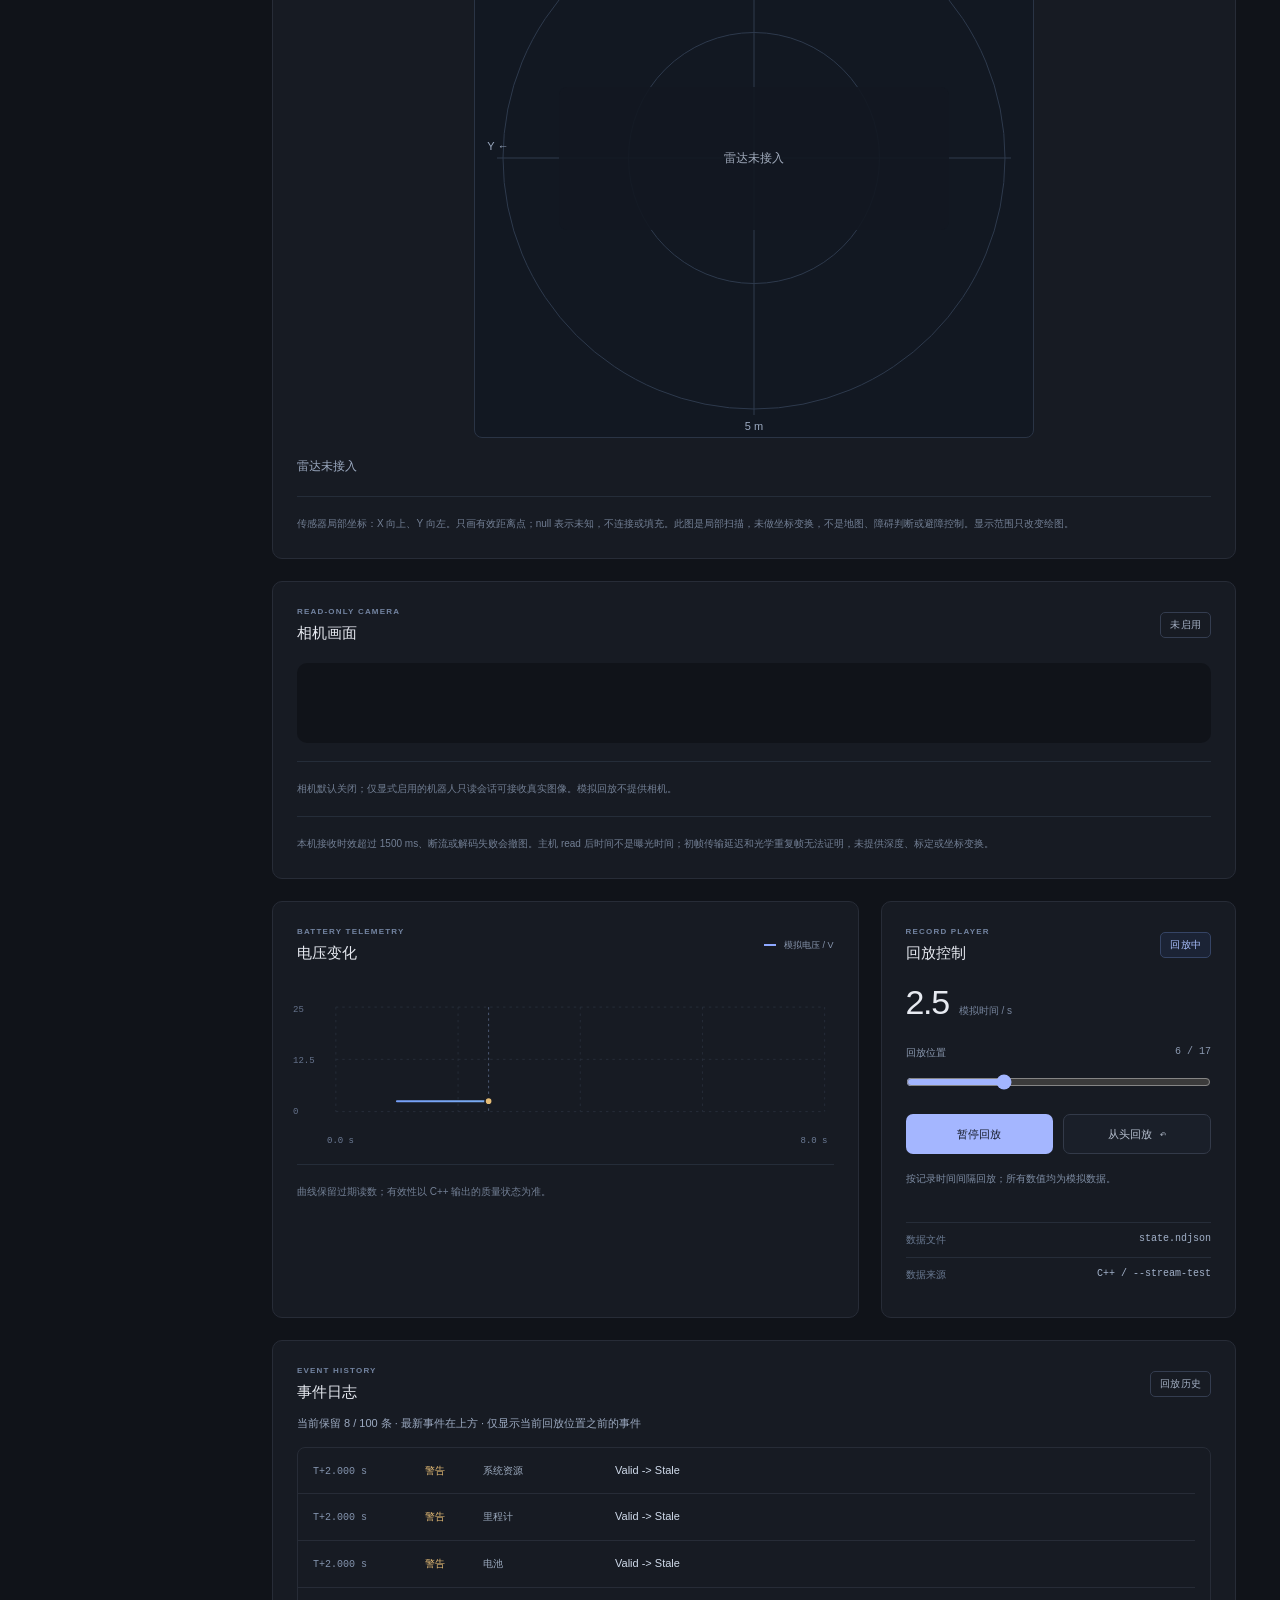
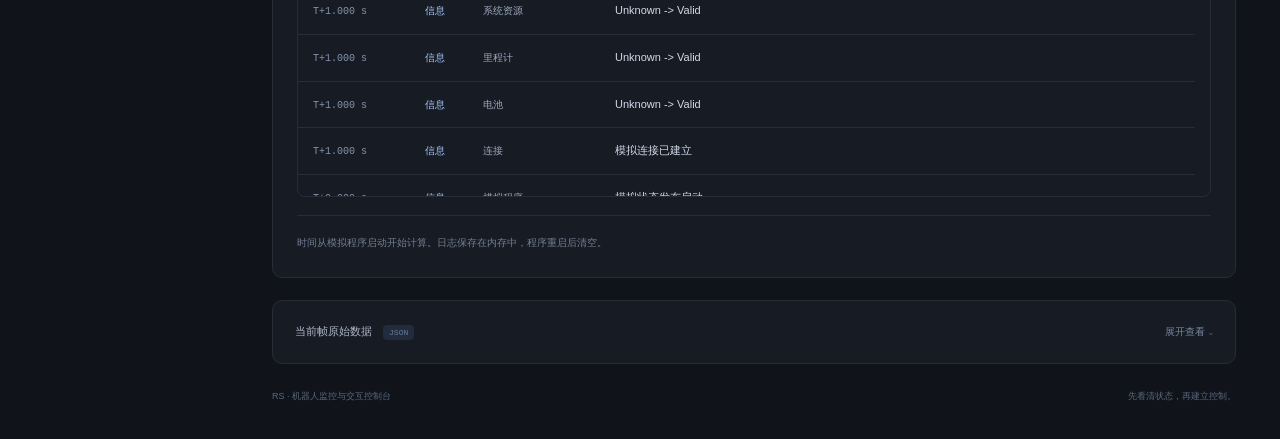
==== commit 219011d9: "feat: integrate real telemetry and guarded robot console Add odometry/lidar/camera telemetry and the" ====
--- a/web/index.html
+++ b/web/index.html
@@ -7,8 +7,11 @@
     <title>RS · 机器人状态总览</title>
     <link rel="icon" href="data:,">
     <link rel="stylesheet" href="./styles.css">
+    <script src="./lidar.js" defer></script>
     <script src="./app.js" defer></script>
     <script src="./live.js" defer></script>
+    <script src="./camera.js" defer></script>
+    <script src="./execution-banner.js" defer></script>
 </head>
 <body>
     <aside class="sidebar" aria-label="项目导航">
@@ -56,12 +59,13 @@
             <div class="odometry-grid">
                 <div class="odometry-metric"><h3>X 位置 <span>odom</span></h3><div class="odometry-value"><span id="odom-x">—</span><small>m</small></div></div>
                 <div class="odometry-metric"><h3>Y 位置 <span>odom</span></h3><div class="odometry-value"><span id="odom-y">—</span><small>m</small></div></div>
-                <div class="odometry-metric"><h3>朝向 yaw</h3><div class="odometry-value"><span id="odom-yaw">—</span><small>°</small></div><p id="odom-yaw-raw">原始 yaw：— rad</p></div>
-                <div class="odometry-metric"><h3>前向速度 <span>车体 X</span></h3><div class="odometry-value"><span id="odom-vx">—</span><small>m/s</small></div></div>
-                <div class="odometry-metric"><h3>左向速度 <span>车体 Y</span></h3><div class="odometry-value"><span id="odom-vy">—</span><small>m/s</small></div></div>
-                <div class="odometry-metric"><h3>转向角速度 <span>车体 Z</span></h3><div class="odometry-value"><span id="odom-wz">—</span><small>rad/s</small></div></div>
+                <div class="odometry-metric"><h3>朝向 yaw <span>odom</span></h3><div class="odometry-value"><span id="odom-yaw">—</span><small>°</small></div><p id="odom-yaw-raw">原始 yaw：— rad</p></div>
+                <div class="odometry-metric"><h3>前向速度 <span>base_link X</span></h3><div class="odometry-value"><span id="odom-vx">—</span><small>m/s</small></div></div>
+                <div class="odometry-metric"><h3>左向速度 <span>base_link Y</span></h3><div class="odometry-value"><span id="odom-vy">—</span><small>m/s</small></div></div>
+                <div class="odometry-metric"><h3>转向角速度 <span>base_link Z</span></h3><div class="odometry-value"><span id="odom-wz">—</span><small>rad/s</small></div></div>
             </div>
             <p class="odometry-status" id="odom-detail" role="status">尚未收到里程计读数</p>
+            <p class="sample-detail" id="odom-sample-detail" hidden></p>
             <p class="panel-note" id="odometry-note">位置与朝向相对局部 odom 原点，速度以车体坐标表示。正 yaw 从上方看为逆时针。全部为模拟数据。</p>
         </section>
 
@@ -89,6 +93,23 @@
             </div>
             <p class="resources-status" id="resources-detail" role="status">尚未收到资源读数</p>
             <p class="panel-note" id="resources-note">资源数据均为模拟值。质量描述整份样本；样本有效时，温度仍可未提供。</p>
+        </section>
+
+        <section class="panel lidar-panel" id="lidar-panel" data-quality="Unknown" aria-labelledby="lidar-title">
+            <div class="panel-heading"><div><p class="eyebrow">LOCAL LIDAR SCAN</p><h2 id="lidar-title">局部雷达扫描</h2></div><span class="badge" id="lidar-quality" data-quality="Unknown">未知 · Unknown</span></div>
+            <div class="lidar-toolbar"><label for="lidar-range">显示半径 <select id="lidar-range"><option value="2">2 m</option><option value="5" selected>5 m</option><option value="10">10 m</option><option value="20">20 m</option></select></label><span id="lidar-count">— / — 有效点 / 总射线</span></div>
+            <div class="lidar-plot"><canvas id="lidar-canvas" role="img" aria-label="传感器局部平面扫描，X 向上，Y 向左" aria-describedby="lidar-detail lidar-sample-detail lidar-note"></canvas><p id="lidar-empty" class="lidar-empty">雷达未接入</p></div>
+            <p id="lidar-detail" class="lidar-status" role="status">雷达未接入</p>
+            <p id="lidar-sample-detail" class="sample-detail" hidden></p>
+            <p id="lidar-note" class="panel-note">传感器局部坐标：X 向上、Y 向左。只画有效距离点；null 表示未知，不连接或填充。此图是局部扫描，未做坐标变换，不是地图、障碍判断或避障控制。显示范围只改变绘图。</p>
+        </section>
+
+        <section class="panel camera-panel" id="camera-panel" data-status="disabled" aria-labelledby="camera-title">
+            <div class="panel-heading"><div><p class="eyebrow">READ-ONLY CAMERA</p><h2 id="camera-title">相机画面</h2></div><span class="badge" id="camera-status">未启用</span></div>
+            <div class="camera-view"><img id="camera-image" alt="Dabai DC1 当前只读图像" width="320" height="240" hidden></div>
+            <p id="camera-detail" class="panel-note" role="status">相机默认关闭；仅显式启用的机器人只读会话可接收真实图像。模拟回放不提供相机。</p>
+            <p id="camera-metadata" class="sample-detail" hidden></p>
+            <p class="panel-note">本机接收时效超过 1500 ms、断流或解码失败会撤图。主机 read 后时间不是曝光时间；初帧传输延迟和光学重复帧无法证明，未提供深度、标定或坐标变换。</p>
         </section>
 
         <div class="detail-grid">
--- a/web/styles.css
+++ b/web/styles.css
@@ -179,6 +179,7 @@
 .odometry-value small { color: #7c899f; font-size: 11px; font-weight: 400; }
 .odometry-metric p { margin: 7px 0 0; color: #7c899f; font: 10px ui-monospace, Consolas, monospace; overflow-wrap: anywhere; }
 .odometry-status { color: #9caac1; font-size: 11px; line-height: 1.7; margin: 18px 0 0; }
+.sample-detail { margin: 8px 0 0; color: #7a879c; font-size: 11px; line-height: 1.7; overflow-wrap: anywhere; }
 .odometry-panel[data-quality="Stale"] .odometry-value,
 .odometry-panel[data-quality="Stale"] .odometry-status { color: var(--amber); }
 .odometry-panel[data-quality="Fault"] .odometry-value { color: #ee9c9c; }
@@ -243,3 +244,34 @@
     .event-row { grid-template-columns: minmax(0, 1fr) 42px minmax(0, 1fr); gap: 7px 10px; padding: 13px 12px; }
     .event-message { grid-column: 1 / -1; }
 }
+
+.lidar-panel { margin-bottom: 22px; padding: 25px 24px; }
+.lidar-panel .panel-heading { margin-bottom: 20px; flex-wrap: wrap; }
+.lidar-toolbar { display: flex; justify-content: space-between; flex-wrap: wrap; align-items: center; gap: 12px; font-size: 11px; color: #9caac1; }
+.lidar-toolbar label { display: flex; align-items: center; gap: 10px; }
+.lidar-toolbar select { background: #222b3d; color: #d4def0; border: 1px solid #46536a; border-radius: 6px; padding: 7px 9px; font: inherit; }
+.lidar-toolbar select:focus-visible { outline: 2px solid var(--blue); outline-offset: 3px; }
+.lidar-plot { position: relative; max-width: 560px; margin: 18px auto 0; border: 1px solid #2a3445; border-radius: 8px; background: #121822; overflow: hidden; }
+#lidar-canvas { display: block; width: 100%; aspect-ratio: 1; }
+.lidar-empty { position: absolute; inset: 35% 15%; display: grid; place-items: center; text-align: center; font-size: 12px; line-height: 1.8; color: #a2acbd; background: #121822e8; border-radius: 8px; pointer-events: none; }
+.lidar-status { font-size: 12px; color: #9caac1; line-height: 1.8; margin: 18px 0 0; }
+.lidar-panel[data-quality="Stale"] .lidar-status, .lidar-panel[data-quality="Stale"] .lidar-empty { color: var(--amber); }
+.lidar-panel[data-quality="Stale"] .lidar-plot { border-color: #80643b; }
+@media (max-width: 700px) { .lidar-panel { padding: 22px 18px; } }
+@media (max-width: 360px) {
+    .page-heading { gap: 8px; flex-wrap: wrap; }
+    #reload { margin-top: 0; }
+    .metric-card { padding: 15px 10px; }
+    .metric-value { font-size: 22px; }
+    .lidar-empty { inset: 30% 12%; font-size: 11px; }
+}
+/* The camera is independent of the telemetry grid and never stretches its image. */
+.camera-panel { min-width: 0; margin-bottom: 22px; padding: 25px 24px; }
+.camera-panel .panel-heading { flex-wrap: wrap; margin-bottom: 20px; }
+.camera-view { background: #101319; min-height: 80px; display: grid; place-items: center; border-radius: 10px; overflow: hidden; }
+.camera-view img { display: block; width: 100%; max-width: 640px; height: auto; aspect-ratio: 4 / 3; object-fit: contain; }
+.camera-view img[hidden] { display: none; }
+.camera-panel .sample-detail { overflow-wrap: anywhere; }
+@media (max-width: 700px) { .camera-panel { padding: 22px 18px; } }
+
+.execution-mode-notice{padding:12px 16px;border:1px solid #526178;border-radius:10px;line-height:1.5}.execution-mode-active{color:#ffd5d5;background:#4b2028;border-color:#dc7777;font-weight:600}
